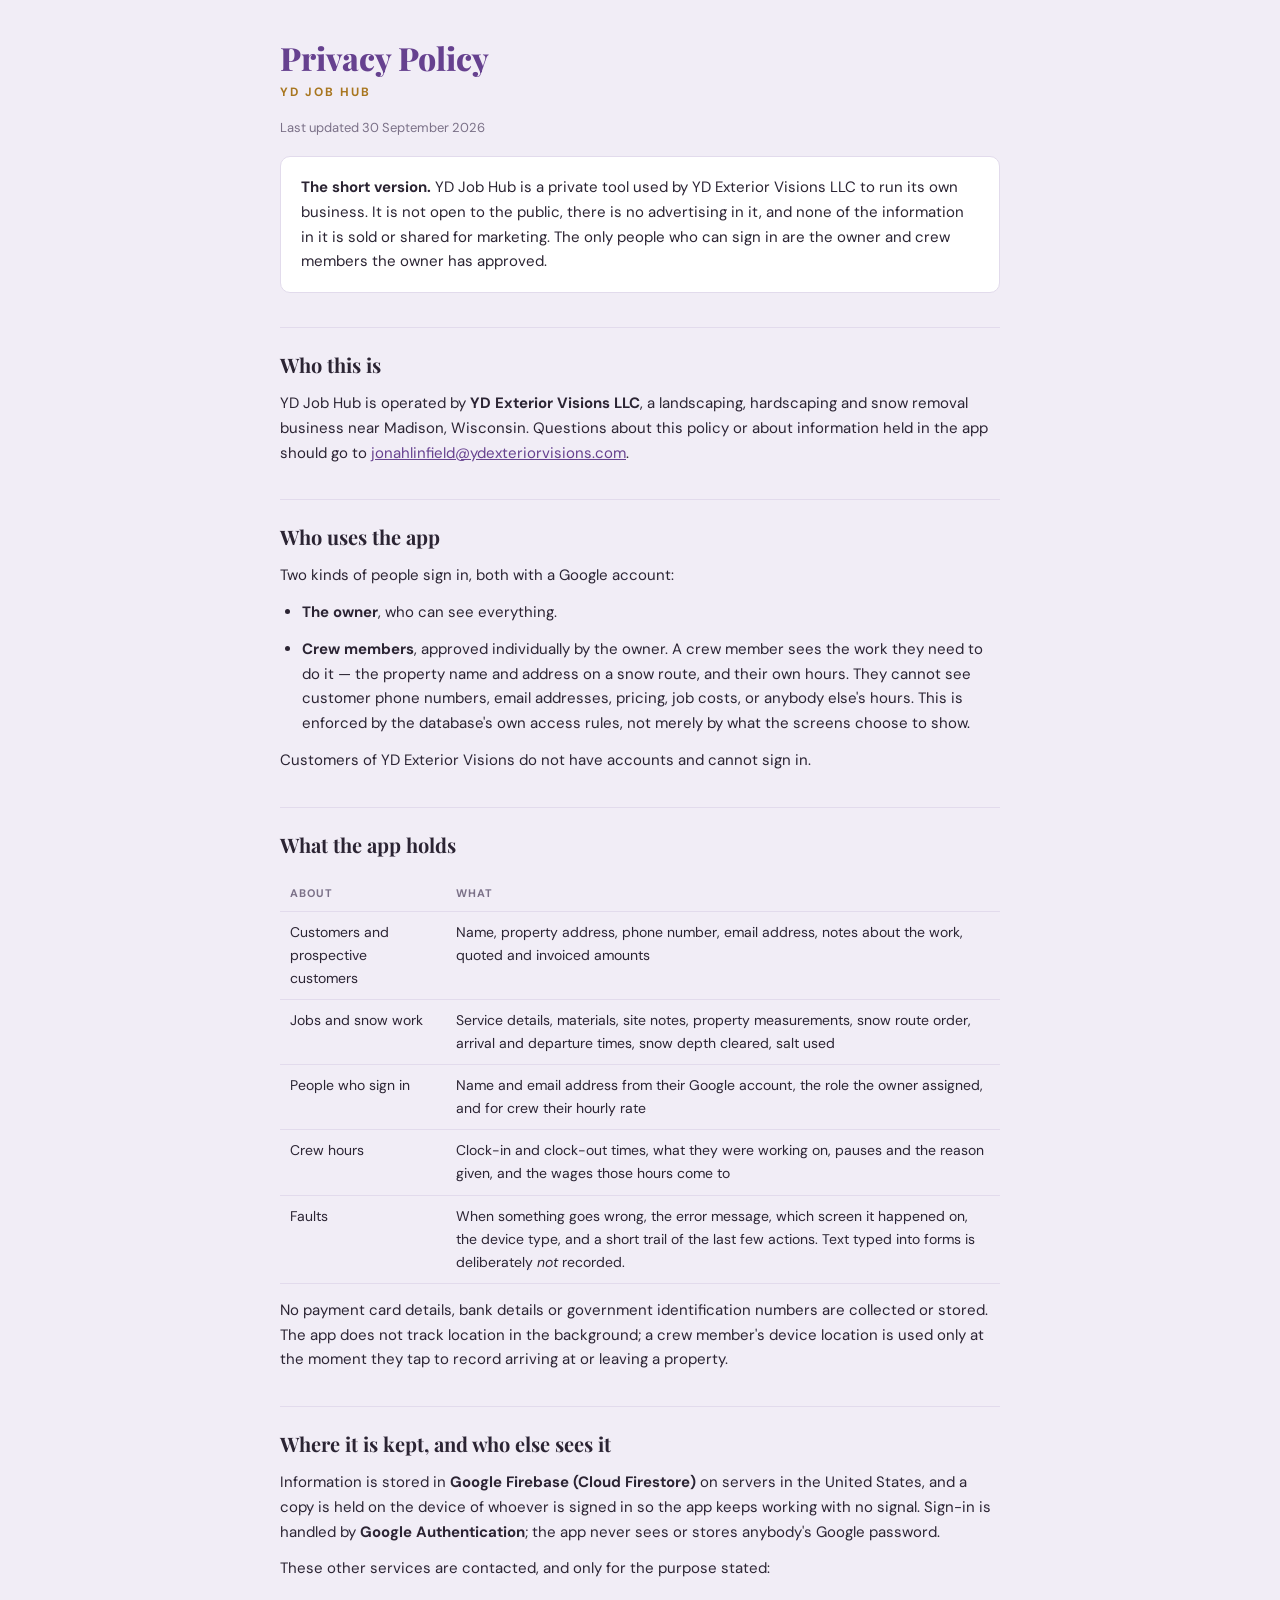
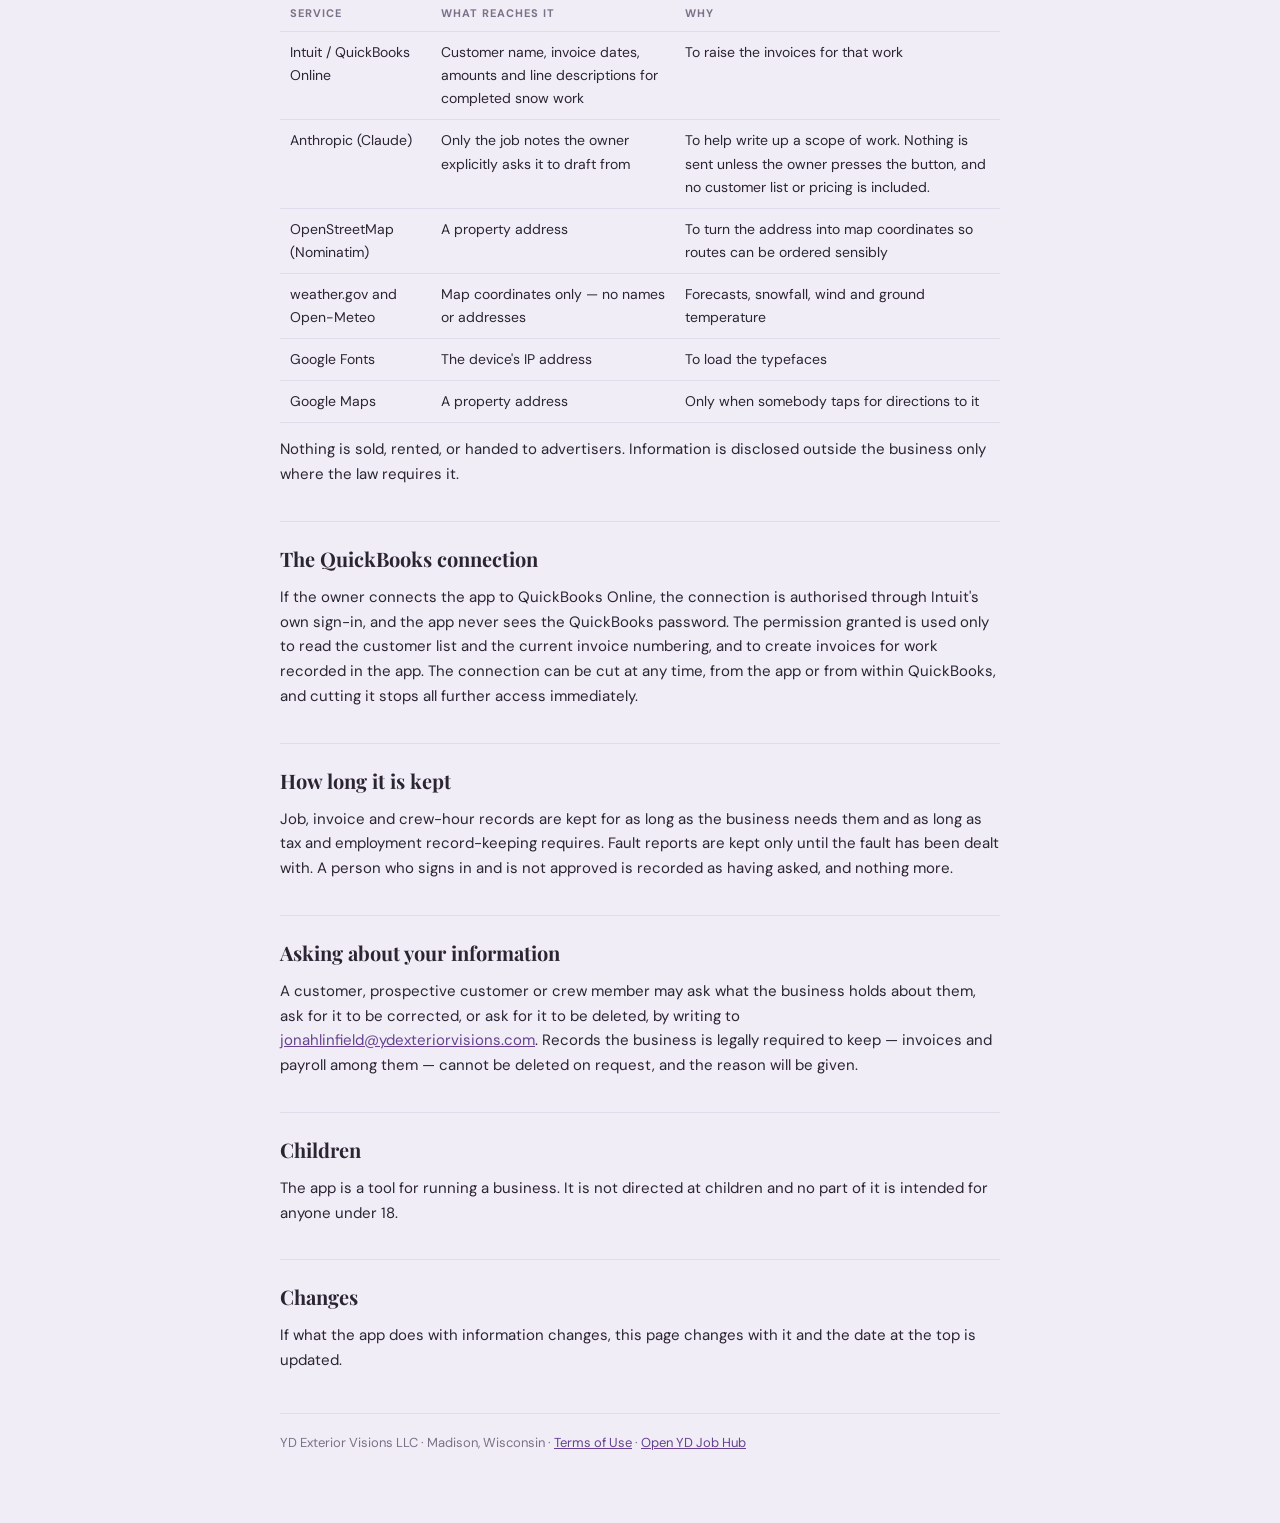
==== privacy.html @ 9e02dc49 "Add the terms, privacy policy and disconnect pages QuickBooks requires Intuit will not hand over pro" ====
<!doctype html>
<html lang="en">
<head>
<meta charset="utf-8">
<meta name="viewport" content="width=device-width, initial-scale=1">
<title>Privacy Policy — YD Job Hub</title>
<link rel="icon" href="./icon-192.png">
<link rel="preconnect" href="https://fonts.googleapis.com">
<link href="https://fonts.googleapis.com/css2?family=Playfair+Display:wght@700;800&family=DM+Sans:wght@400;500;700&display=swap" rel="stylesheet">
<style>
  :root { --brand:#66418f; --brand-dark:#472c64; --accent:#c9922f; --accent-dark:#a8761f;
          --bg:#f1edf6; --surface:#fff; --text:#2b2433; --muted:#7b7188; --border:#e2dbec; }
  @media (prefers-color-scheme: dark) {
    :root:not([data-theme="light"]) { --bg:#0c0a0e; --surface:#171320; --text:#efe9f5;
      --muted:#9a8ea6; --border:#2b2436; --brand:#8a5fb8; --accent:#f0b04a; }
  }
  * { box-sizing:border-box; margin:0; padding:0; }
  body { font-family:'DM Sans',system-ui,sans-serif; background:var(--bg); color:var(--text);
         line-height:1.65; padding:40px 16px 70px; }
  .wrap { max-width:720px; margin:0 auto; }
  h1 { font-family:'Playfair Display',serif; font-size:32px; font-weight:800; color:var(--brand);
       line-height:1.15; }
  .sub { font-size:12px; font-weight:700; letter-spacing:2px; text-transform:uppercase;
         color:var(--accent-dark); margin-top:6px; }
  .updated { font-size:13px; color:var(--muted); margin-top:14px; }
  h2 { font-family:'Playfair Display',serif; font-size:20px; font-weight:700; margin:34px 0 10px;
       padding-top:20px; border-top:1px solid var(--border); }
  p, li { font-size:15px; margin-bottom:12px; }
  ul { padding-left:22px; }
  strong { font-weight:700; }
  a { color:var(--brand); }
  .card { background:var(--surface); border:1px solid var(--border); border-radius:10px;
          padding:18px 20px; margin:18px 0; }
  table { width:100%; border-collapse:collapse; margin:14px 0; font-size:14px; }
  th, td { text-align:left; padding:9px 10px; border-bottom:1px solid var(--border);
           vertical-align:top; }
  th { font-size:11px; letter-spacing:1px; text-transform:uppercase; color:var(--muted); }
  footer { margin-top:40px; padding-top:18px; border-top:1px solid var(--border);
           font-size:13px; color:var(--muted); }
</style>
</head>
<body>
<div class="wrap">

  <h1>Privacy Policy</h1>
  <div class="sub">YD Job Hub</div>
  <p class="updated">Last updated 30 September 2026</p>

  <div class="card">
    <p style="margin:0"><strong>The short version.</strong> YD Job Hub is a private tool
    used by YD Exterior Visions LLC to run its own business. It is not open to the public,
    there is no advertising in it, and none of the information in it is sold or shared for
    marketing. The only people who can sign in are the owner and crew members the owner has
    approved.</p>
  </div>

  <h2>Who this is</h2>
  <p>YD Job Hub is operated by <strong>YD Exterior Visions LLC</strong>, a landscaping,
  hardscaping and snow removal business near Madison, Wisconsin. Questions about this policy
  or about information held in the app should go to
  <a href="mailto:jonahlinfield@ydexteriorvisions.com">jonahlinfield@ydexteriorvisions.com</a>.</p>

  <h2>Who uses the app</h2>
  <p>Two kinds of people sign in, both with a Google account:</p>
  <ul>
    <li><strong>The owner</strong>, who can see everything.</li>
    <li><strong>Crew members</strong>, approved individually by the owner. A crew member sees
    the work they need to do it — the property name and address on a snow route, and their own
    hours. They cannot see customer phone numbers, email addresses, pricing, job costs, or
    anybody else's hours. This is enforced by the database's own access rules, not merely by
    what the screens choose to show.</li>
  </ul>
  <p>Customers of YD Exterior Visions do not have accounts and cannot sign in.</p>

  <h2>What the app holds</h2>
  <table>
    <tr><th>About</th><th>What</th></tr>
    <tr><td>Customers and prospective customers</td>
        <td>Name, property address, phone number, email address, notes about the work, quoted
        and invoiced amounts</td></tr>
    <tr><td>Jobs and snow work</td>
        <td>Service details, materials, site notes, property measurements, snow route order,
        arrival and departure times, snow depth cleared, salt used</td></tr>
    <tr><td>People who sign in</td>
        <td>Name and email address from their Google account, the role the owner assigned, and
        for crew their hourly rate</td></tr>
    <tr><td>Crew hours</td>
        <td>Clock-in and clock-out times, what they were working on, pauses and the reason
        given, and the wages those hours come to</td></tr>
    <tr><td>Faults</td>
        <td>When something goes wrong, the error message, which screen it happened on, the
        device type, and a short trail of the last few actions. Text typed into forms is
        deliberately <em>not</em> recorded.</td></tr>
  </table>
  <p>No payment card details, bank details or government identification numbers are collected
  or stored. The app does not track location in the background; a crew member's device
  location is used only at the moment they tap to record arriving at or leaving a property.</p>

  <h2>Where it is kept, and who else sees it</h2>
  <p>Information is stored in <strong>Google Firebase (Cloud Firestore)</strong> on servers in
  the United States, and a copy is held on the device of whoever is signed in so the app keeps
  working with no signal. Sign-in is handled by <strong>Google Authentication</strong>; the app
  never sees or stores anybody's Google password.</p>
  <p>These other services are contacted, and only for the purpose stated:</p>
  <table>
    <tr><th>Service</th><th>What reaches it</th><th>Why</th></tr>
    <tr><td>Intuit / QuickBooks Online</td>
        <td>Customer name, invoice dates, amounts and line descriptions for completed snow work</td>
        <td>To raise the invoices for that work</td></tr>
    <tr><td>Anthropic (Claude)</td>
        <td>Only the job notes the owner explicitly asks it to draft from</td>
        <td>To help write up a scope of work. Nothing is sent unless the owner presses the
        button, and no customer list or pricing is included.</td></tr>
    <tr><td>OpenStreetMap (Nominatim)</td>
        <td>A property address</td>
        <td>To turn the address into map coordinates so routes can be ordered sensibly</td></tr>
    <tr><td>weather.gov and Open-Meteo</td>
        <td>Map coordinates only — no names or addresses</td>
        <td>Forecasts, snowfall, wind and ground temperature</td></tr>
    <tr><td>Google Fonts</td><td>The device's IP address</td><td>To load the typefaces</td></tr>
    <tr><td>Google Maps</td><td>A property address</td>
        <td>Only when somebody taps for directions to it</td></tr>
  </table>
  <p>Nothing is sold, rented, or handed to advertisers. Information is disclosed outside the
  business only where the law requires it.</p>

  <h2>The QuickBooks connection</h2>
  <p>If the owner connects the app to QuickBooks Online, the connection is authorised through
  Intuit's own sign-in, and the app never sees the QuickBooks password. The permission granted
  is used only to read the customer list and the current invoice numbering, and to create
  invoices for work recorded in the app. The connection can be cut at any time, from the app
  or from within QuickBooks, and cutting it stops all further access immediately.</p>

  <h2>How long it is kept</h2>
  <p>Job, invoice and crew-hour records are kept for as long as the business needs them and as
  long as tax and employment record-keeping requires. Fault reports are kept only until the
  fault has been dealt with. A person who signs in and is not approved is recorded as having
  asked, and nothing more.</p>

  <h2>Asking about your information</h2>
  <p>A customer, prospective customer or crew member may ask what the business holds about
  them, ask for it to be corrected, or ask for it to be deleted, by writing to
  <a href="mailto:jonahlinfield@ydexteriorvisions.com">jonahlinfield@ydexteriorvisions.com</a>.
  Records the business is legally required to keep — invoices and payroll among them — cannot
  be deleted on request, and the reason will be given.</p>

  <h2>Children</h2>
  <p>The app is a tool for running a business. It is not directed at children and no part of it
  is intended for anyone under 18.</p>

  <h2>Changes</h2>
  <p>If what the app does with information changes, this page changes with it and the date at
  the top is updated.</p>

  <footer>
    YD Exterior Visions LLC · Madison, Wisconsin ·
    <a href="./terms.html">Terms of Use</a> ·
    <a href="./">Open YD Job Hub</a>
  </footer>
</div>
</body>
</html>
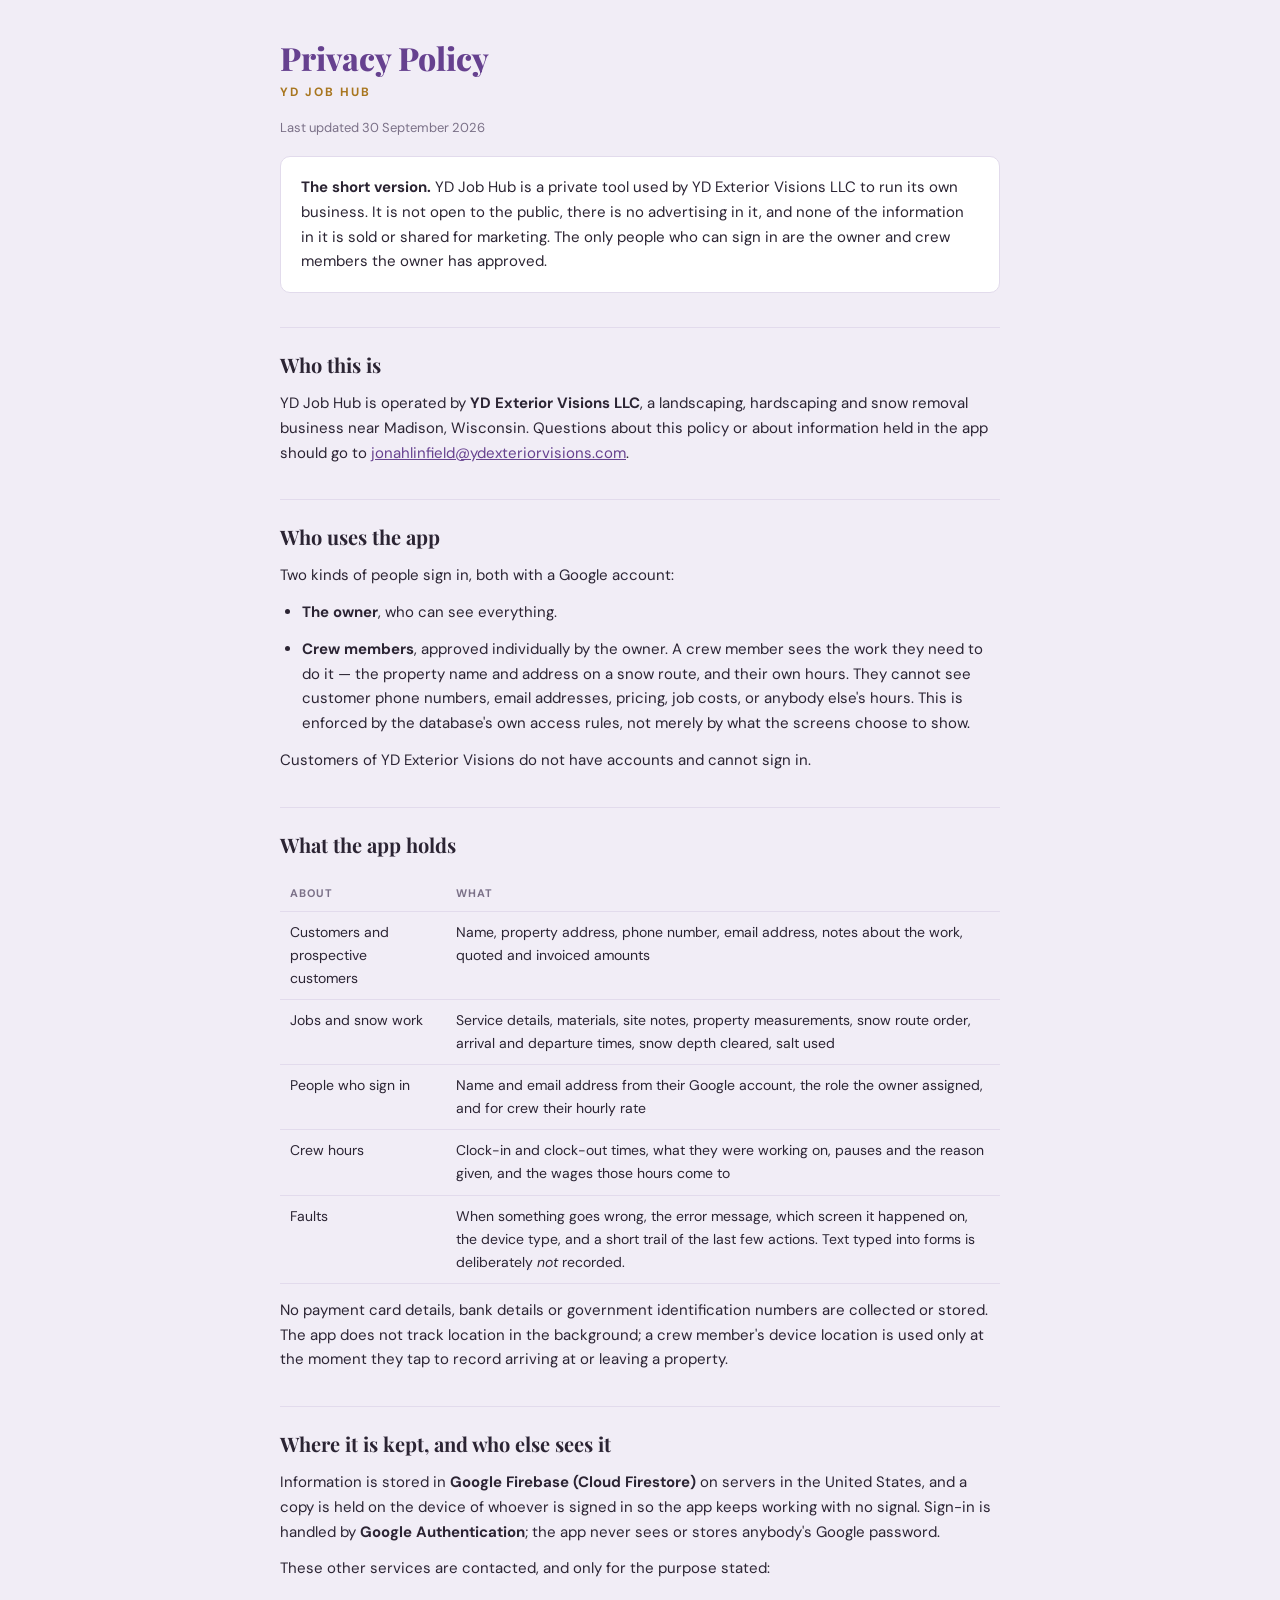
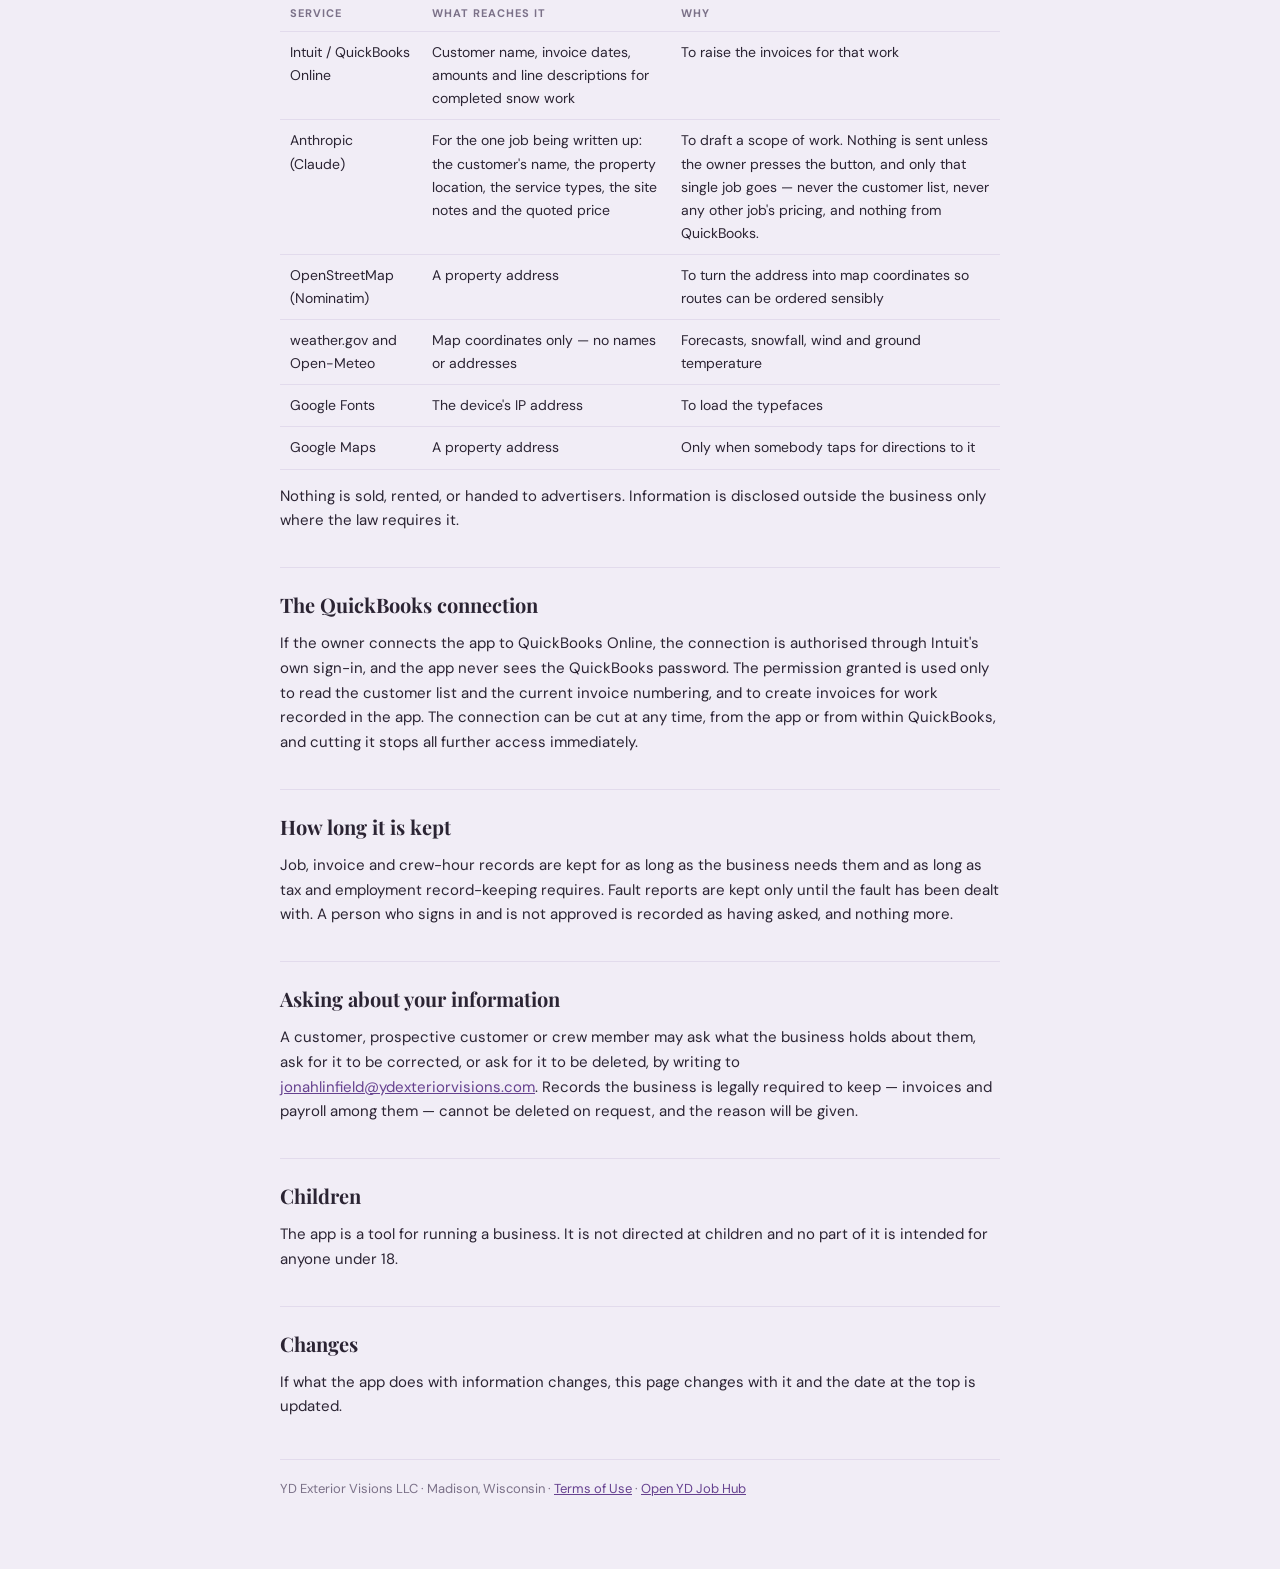
==== commit 2165e864: "Correct what the privacy policy says Claude receives The page claimed no pricing was sent. That was " ====
--- a/privacy.html
+++ b/privacy.html
@@ -108,9 +108,11 @@
         <td>Customer name, invoice dates, amounts and line descriptions for completed snow work</td>
         <td>To raise the invoices for that work</td></tr>
     <tr><td>Anthropic (Claude)</td>
-        <td>Only the job notes the owner explicitly asks it to draft from</td>
-        <td>To help write up a scope of work. Nothing is sent unless the owner presses the
-        button, and no customer list or pricing is included.</td></tr>
+        <td>For the one job being written up: the customer's name, the property location,
+        the service types, the site notes and the quoted price</td>
+        <td>To draft a scope of work. Nothing is sent unless the owner presses the button,
+        and only that single job goes — never the customer list, never any other job's
+        pricing, and nothing from QuickBooks.</td></tr>
     <tr><td>OpenStreetMap (Nominatim)</td>
         <td>A property address</td>
         <td>To turn the address into map coordinates so routes can be ordered sensibly</td></tr>
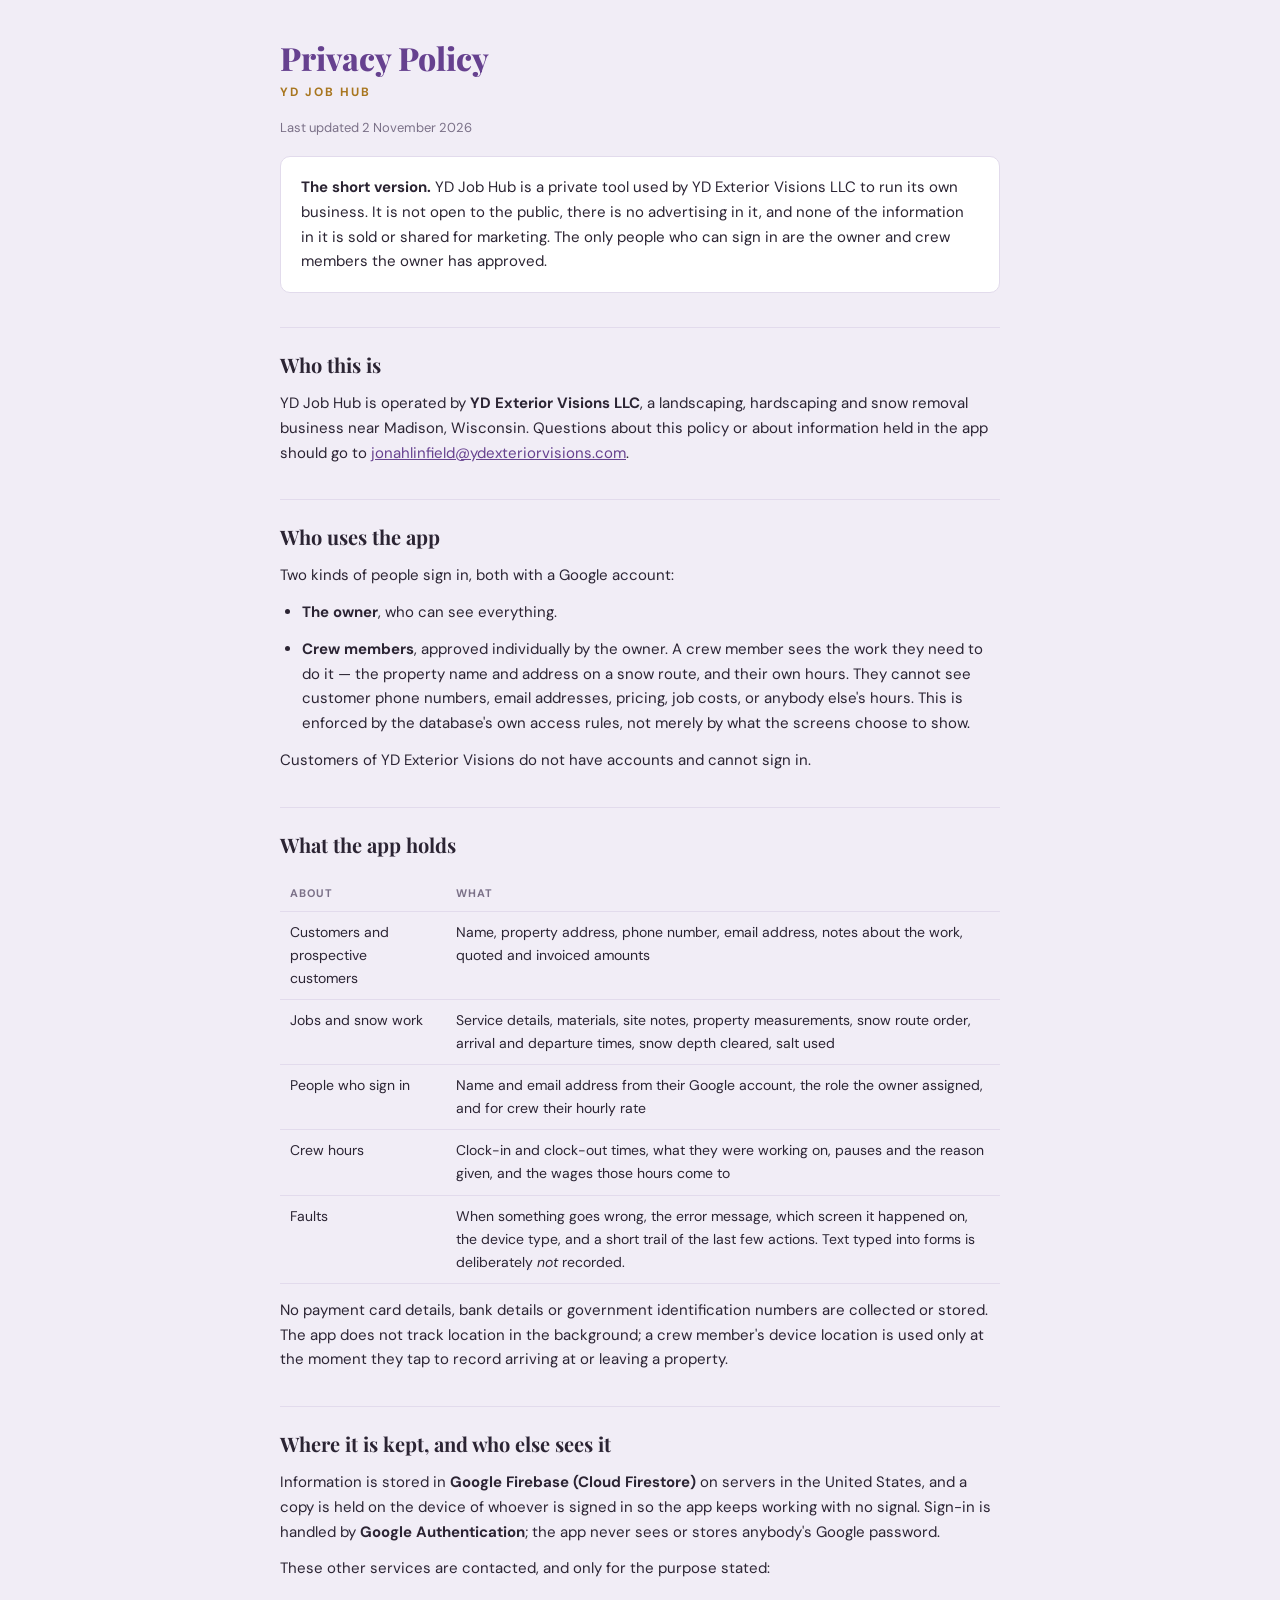
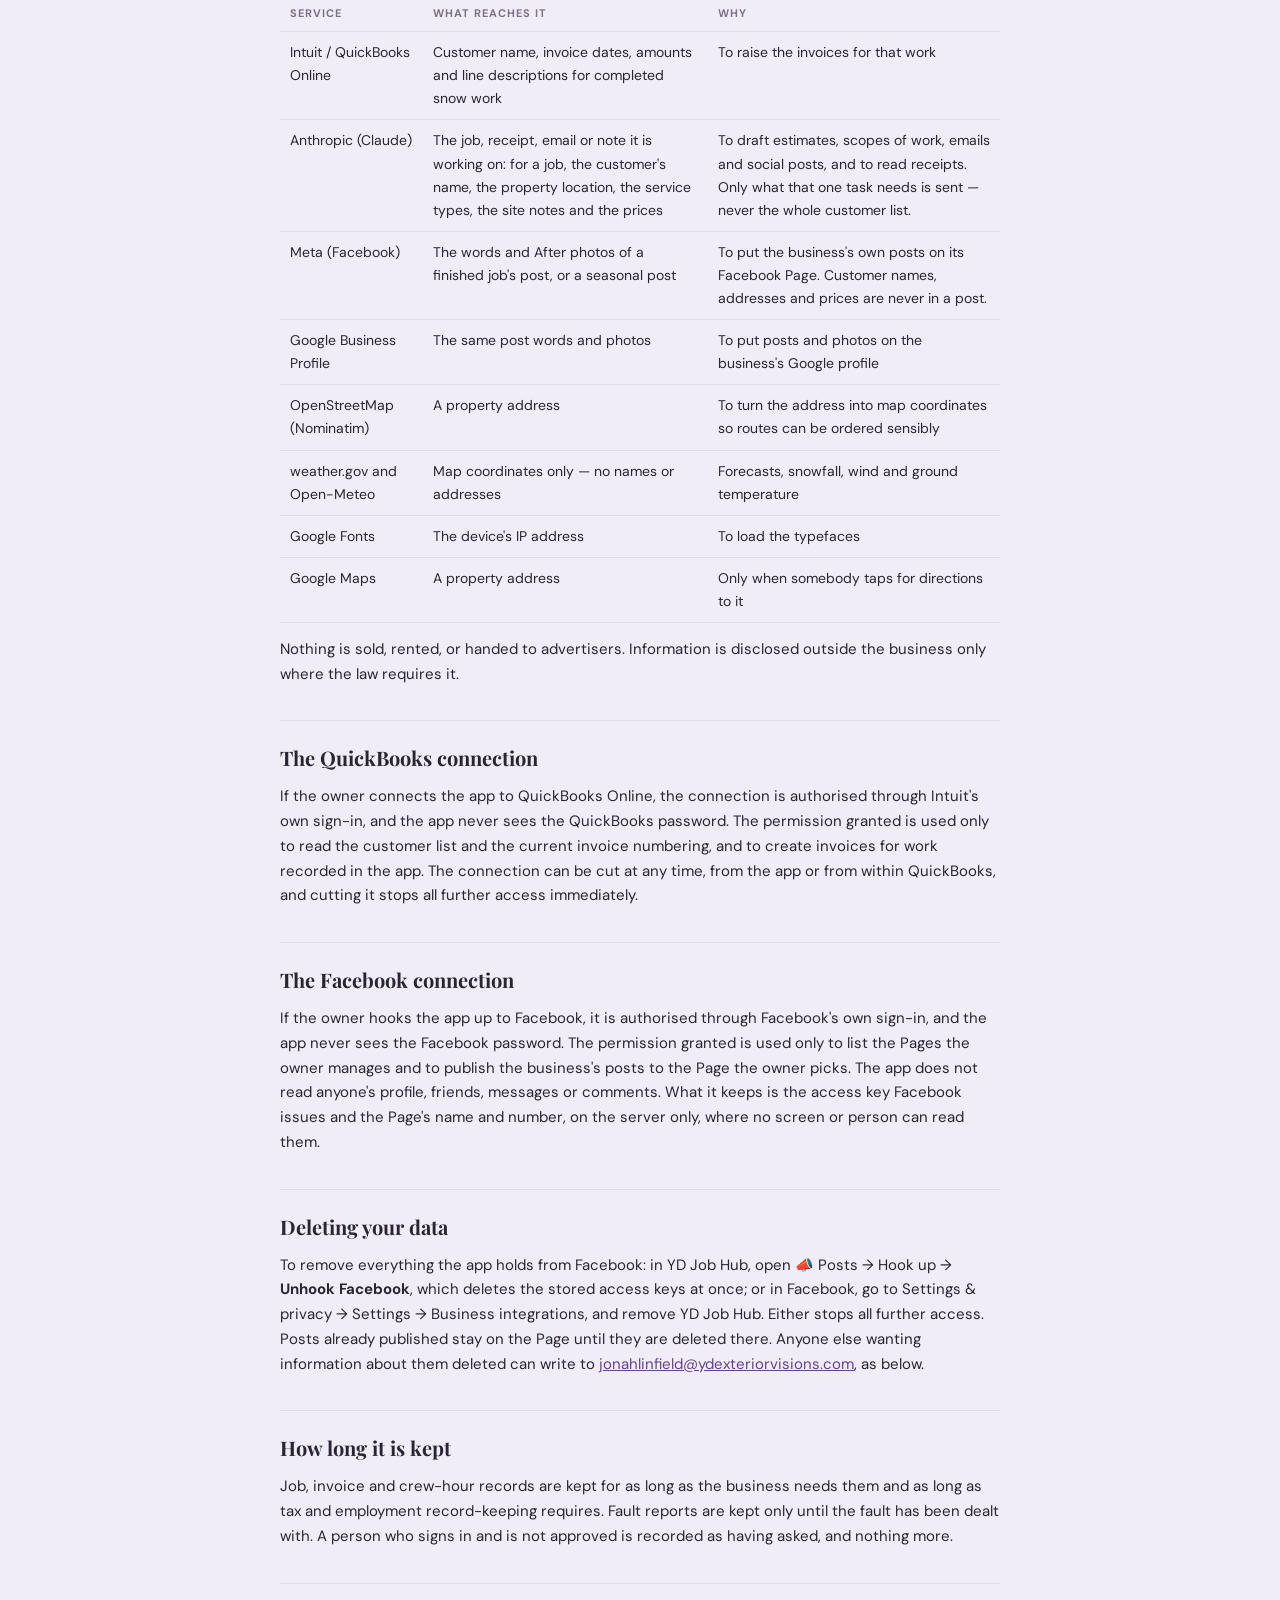
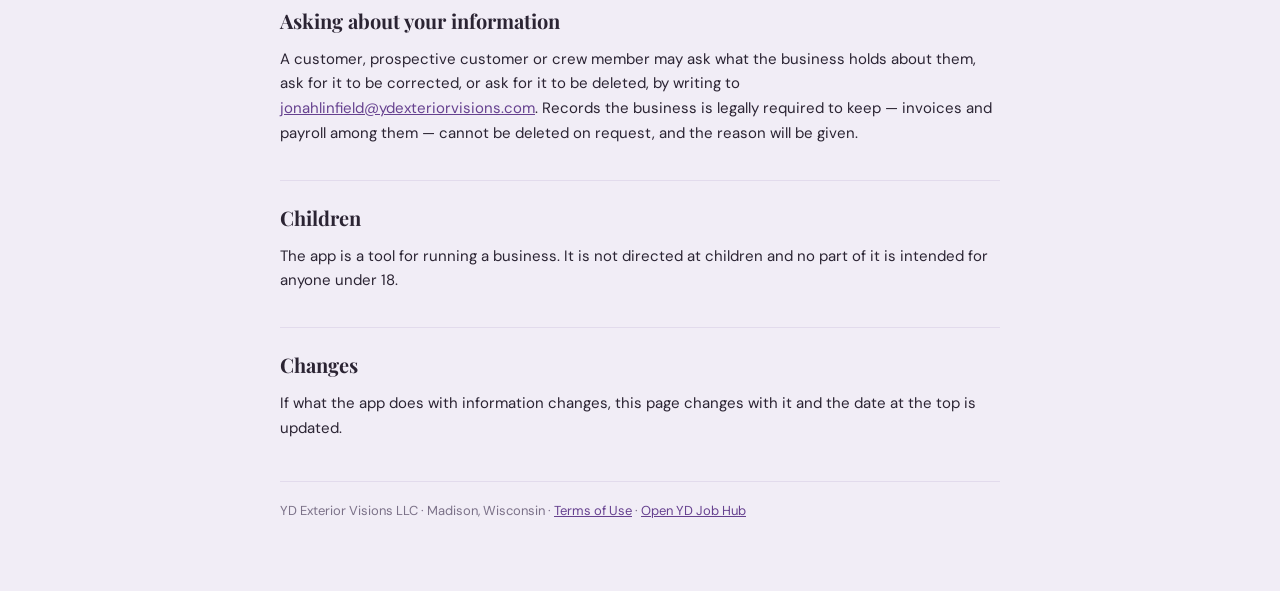
==== commit 37704600: "Privacy page: the Facebook and Google posting, and how to delete Facebook data (#delete) for Meta's " ====
--- a/privacy.html
+++ b/privacy.html
@@ -44,7 +44,7 @@
 
   <h1>Privacy Policy</h1>
   <div class="sub">YD Job Hub</div>
-  <p class="updated">Last updated 30 September 2026</p>
+  <p class="updated">Last updated 2 November 2026</p>
 
   <div class="card">
     <p style="margin:0"><strong>The short version.</strong> YD Job Hub is a private tool
@@ -108,11 +108,17 @@
         <td>Customer name, invoice dates, amounts and line descriptions for completed snow work</td>
         <td>To raise the invoices for that work</td></tr>
     <tr><td>Anthropic (Claude)</td>
-        <td>For the one job being written up: the customer's name, the property location,
-        the service types, the site notes and the quoted price</td>
-        <td>To draft a scope of work. Nothing is sent unless the owner presses the button,
-        and only that single job goes — never the customer list, never any other job's
-        pricing, and nothing from QuickBooks.</td></tr>
+        <td>The job, receipt, email or note it is working on: for a job, the customer's name,
+        the property location, the service types, the site notes and the prices</td>
+        <td>To draft estimates, scopes of work, emails and social posts, and to read receipts.
+        Only what that one task needs is sent — never the whole customer list.</td></tr>
+    <tr><td>Meta (Facebook)</td>
+        <td>The words and After photos of a finished job's post, or a seasonal post</td>
+        <td>To put the business's own posts on its Facebook Page. Customer names, addresses
+        and prices are never in a post.</td></tr>
+    <tr><td>Google Business Profile</td>
+        <td>The same post words and photos</td>
+        <td>To put posts and photos on the business's Google profile</td></tr>
     <tr><td>OpenStreetMap (Nominatim)</td>
         <td>A property address</td>
         <td>To turn the address into map coordinates so routes can be ordered sensibly</td></tr>
@@ -132,6 +138,23 @@
   is used only to read the customer list and the current invoice numbering, and to create
   invoices for work recorded in the app. The connection can be cut at any time, from the app
   or from within QuickBooks, and cutting it stops all further access immediately.</p>
+
+  <h2>The Facebook connection</h2>
+  <p>If the owner hooks the app up to Facebook, it is authorised through Facebook's own
+  sign-in, and the app never sees the Facebook password. The permission granted is used only
+  to list the Pages the owner manages and to publish the business's posts to the Page the owner
+  picks. The app does not read anyone's profile, friends, messages or comments. What it keeps is
+  the access key Facebook issues and the Page's name and number, on the server only, where no
+  screen or person can read them.</p>
+
+  <h2 id="delete">Deleting your data</h2>
+  <p>To remove everything the app holds from Facebook: in YD Job Hub, open 📣 Posts → Hook up →
+  <strong>Unhook Facebook</strong>, which deletes the stored access keys at once; or in Facebook,
+  go to Settings &amp; privacy → Settings → Business integrations, and remove YD Job Hub. Either
+  stops all further access. Posts already published stay on the Page until they are deleted
+  there. Anyone else wanting information about them deleted can write to
+  <a href="mailto:jonahlinfield@ydexteriorvisions.com">jonahlinfield@ydexteriorvisions.com</a>,
+  as below.</p>
 
   <h2>How long it is kept</h2>
   <p>Job, invoice and crew-hour records are kept for as long as the business needs them and as
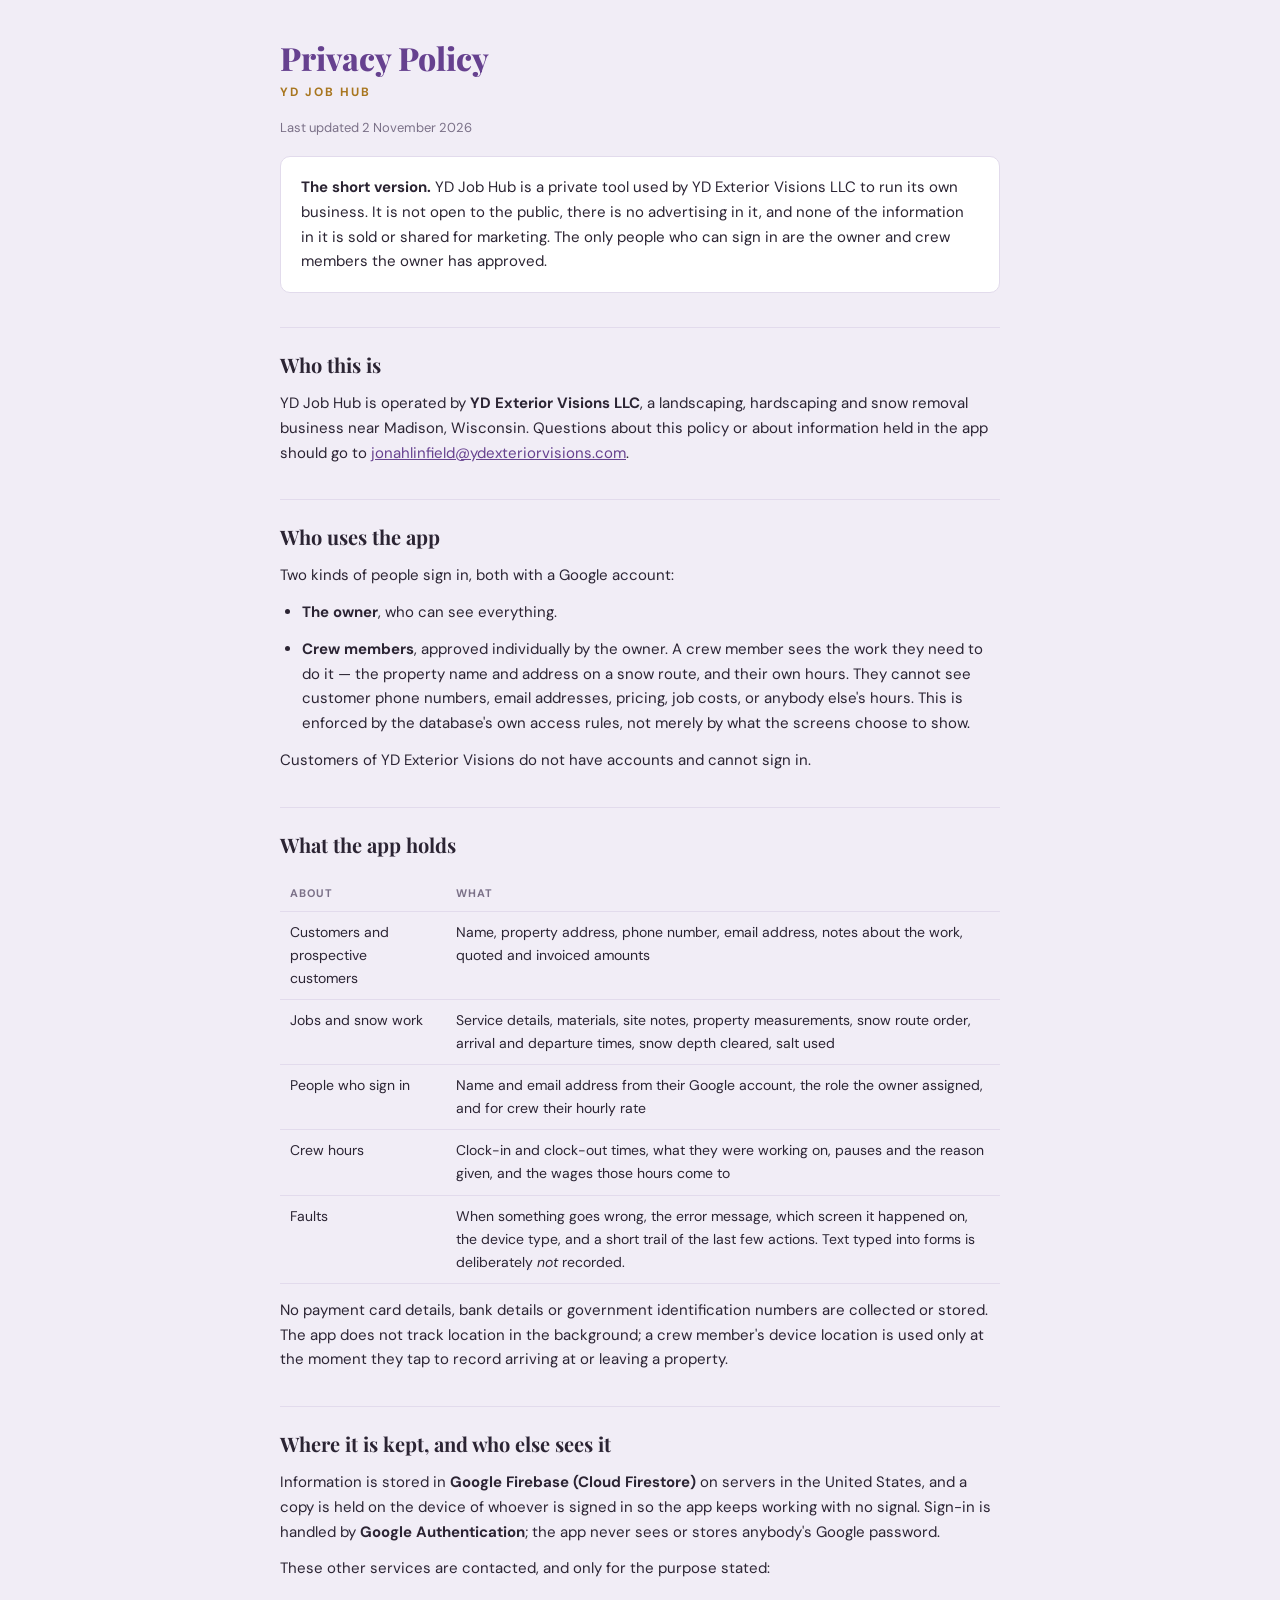
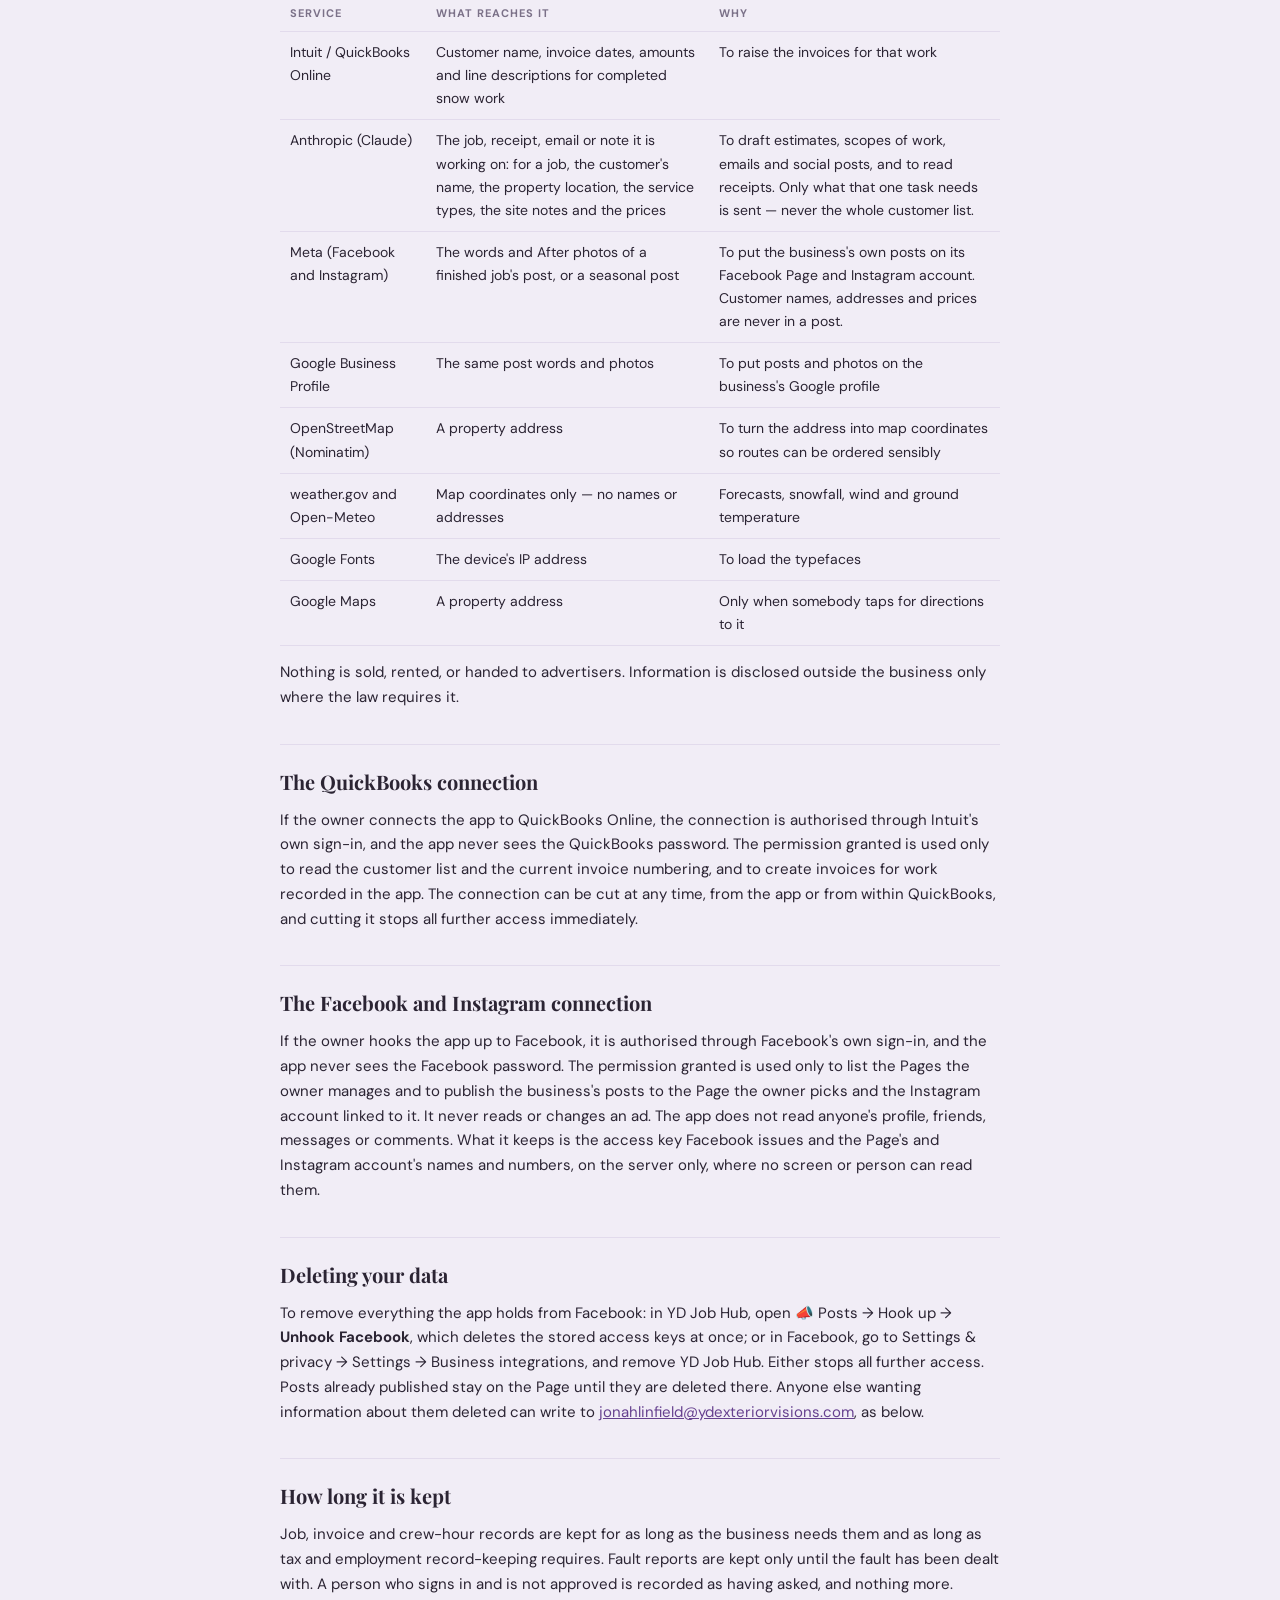
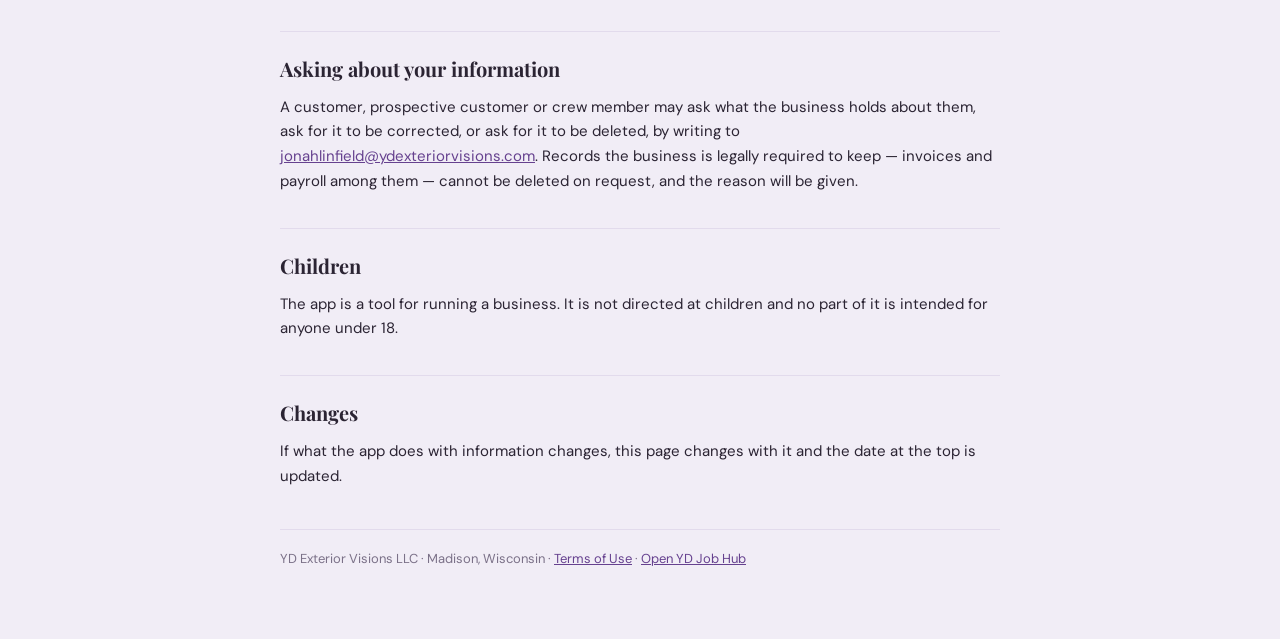
==== commit 6299c504: "Instagram joins the posting schedule, and a new Yard Talk post now announces itself. Once a post is " ====
--- a/privacy.html
+++ b/privacy.html
@@ -112,9 +112,9 @@
         the property location, the service types, the site notes and the prices</td>
         <td>To draft estimates, scopes of work, emails and social posts, and to read receipts.
         Only what that one task needs is sent — never the whole customer list.</td></tr>
-    <tr><td>Meta (Facebook)</td>
+    <tr><td>Meta (Facebook and Instagram)</td>
         <td>The words and After photos of a finished job's post, or a seasonal post</td>
-        <td>To put the business's own posts on its Facebook Page. Customer names, addresses
+        <td>To put the business's own posts on its Facebook Page and Instagram account. Customer names, addresses
         and prices are never in a post.</td></tr>
     <tr><td>Google Business Profile</td>
         <td>The same post words and photos</td>
@@ -139,12 +139,13 @@
   invoices for work recorded in the app. The connection can be cut at any time, from the app
   or from within QuickBooks, and cutting it stops all further access immediately.</p>
 
-  <h2>The Facebook connection</h2>
+  <h2>The Facebook and Instagram connection</h2>
   <p>If the owner hooks the app up to Facebook, it is authorised through Facebook's own
   sign-in, and the app never sees the Facebook password. The permission granted is used only
   to list the Pages the owner manages and to publish the business's posts to the Page the owner
-  picks. The app does not read anyone's profile, friends, messages or comments. What it keeps is
-  the access key Facebook issues and the Page's name and number, on the server only, where no
+  picks and the Instagram account linked to it. It never reads or changes an ad. The app does not
+  read anyone's profile, friends, messages or comments. What it keeps is the access key Facebook
+  issues and the Page's and Instagram account's names and numbers, on the server only, where no
   screen or person can read them.</p>
 
   <h2 id="delete">Deleting your data</h2>
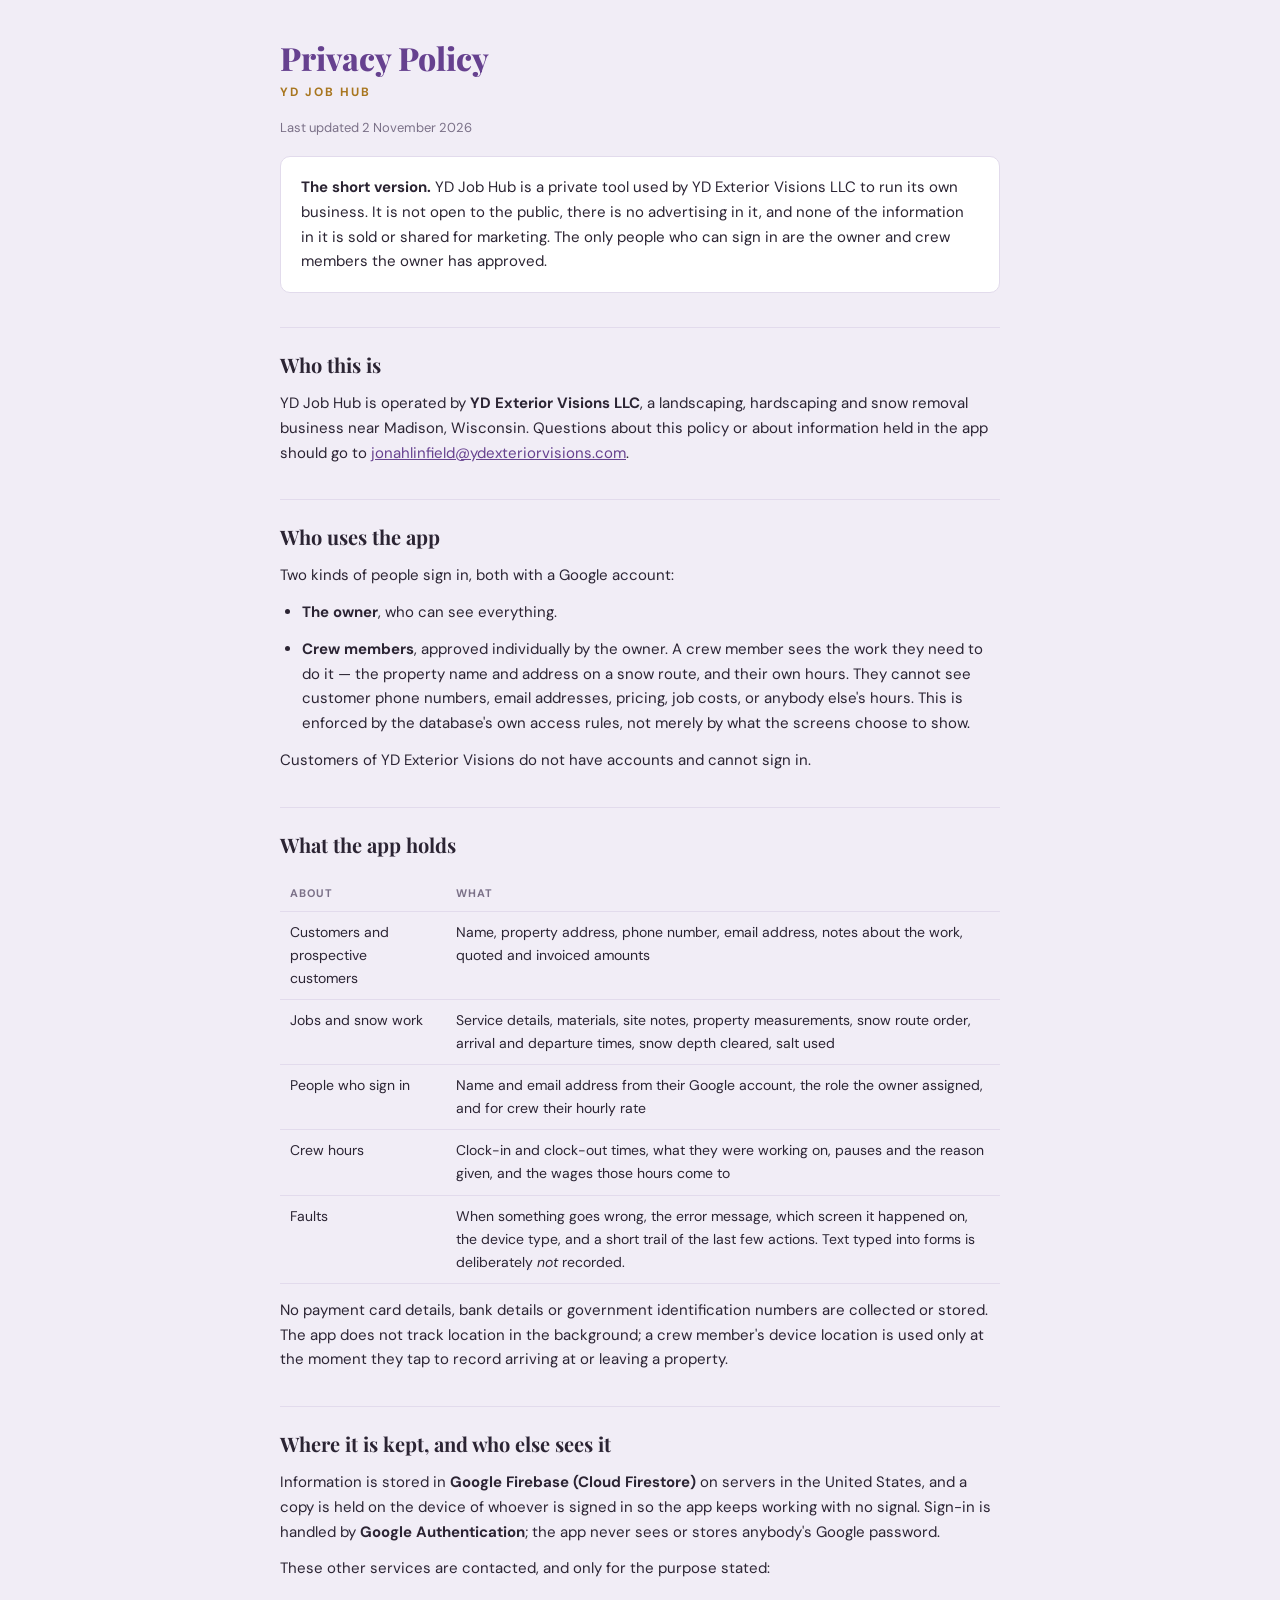
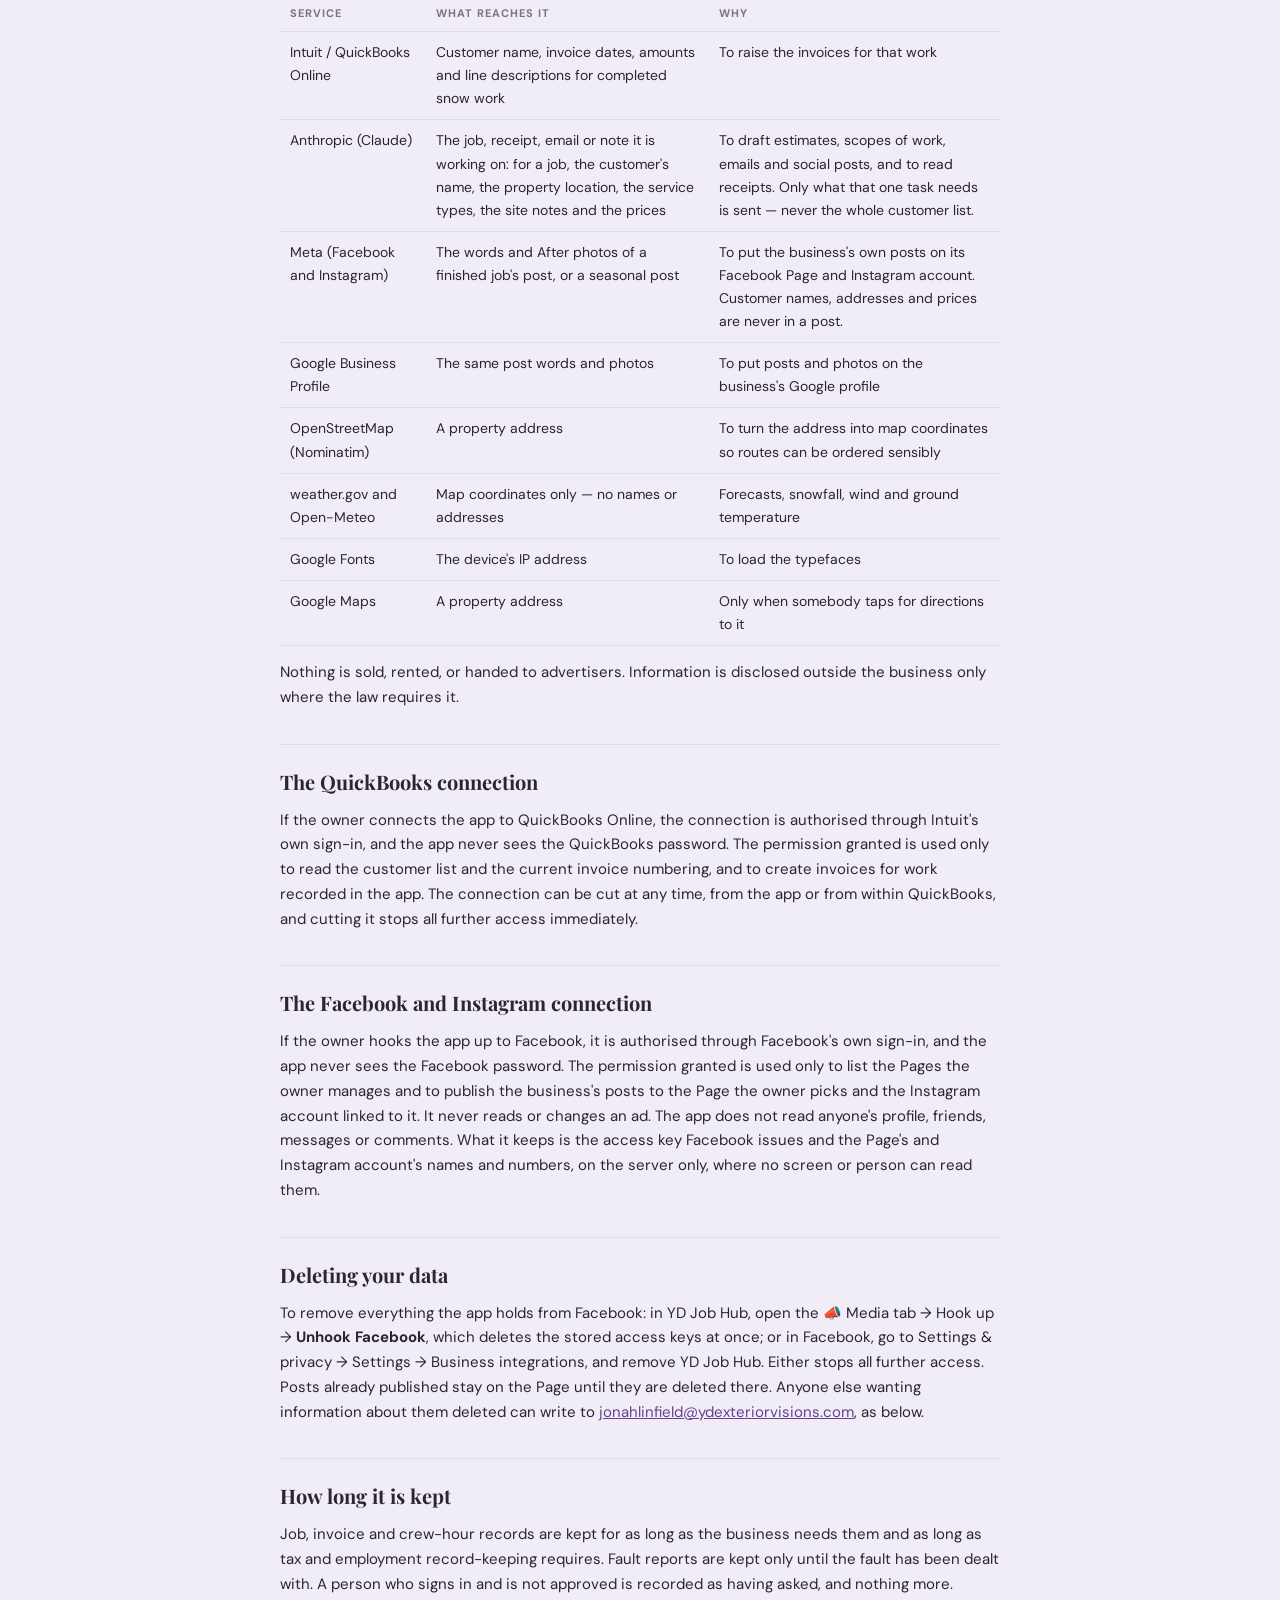
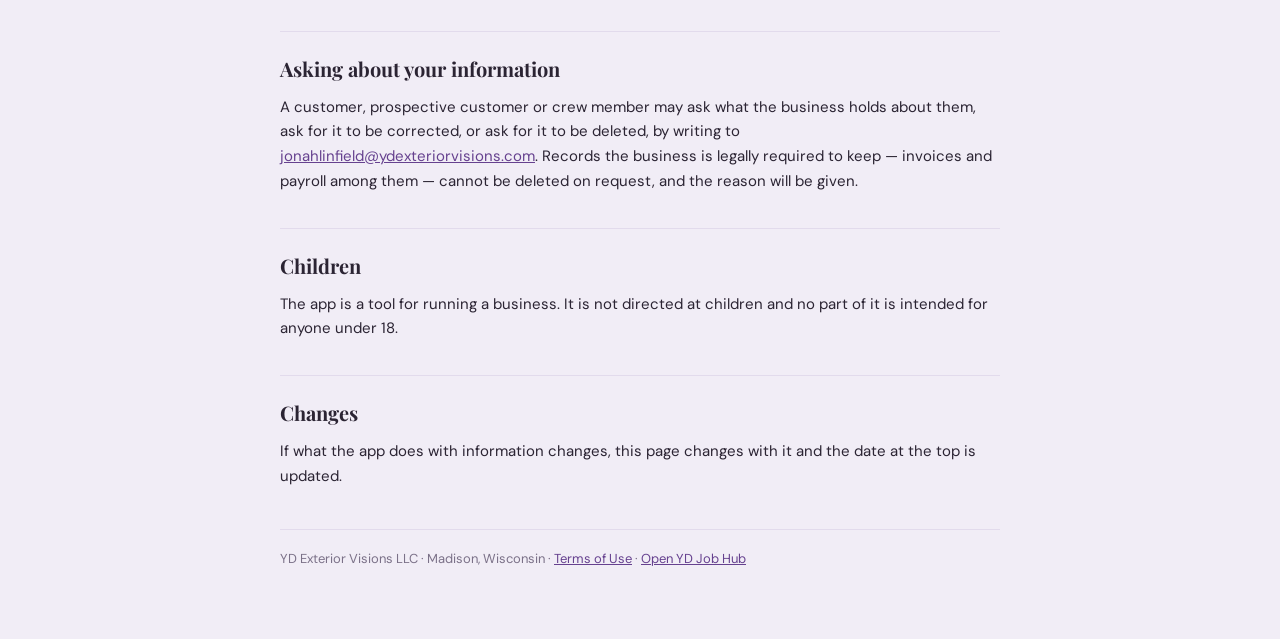
==== commit 465d69a4: "A Media tab keeps every post that went up, when and where, and the Nextdoor post to put up is there " ====
--- a/privacy.html
+++ b/privacy.html
@@ -149,7 +149,7 @@
   screen or person can read them.</p>
 
   <h2 id="delete">Deleting your data</h2>
-  <p>To remove everything the app holds from Facebook: in YD Job Hub, open 📣 Posts → Hook up →
+  <p>To remove everything the app holds from Facebook: in YD Job Hub, open the 📣 Media tab → Hook up →
   <strong>Unhook Facebook</strong>, which deletes the stored access keys at once; or in Facebook,
   go to Settings &amp; privacy → Settings → Business integrations, and remove YD Job Hub. Either
   stops all further access. Posts already published stay on the Page until they are deleted
